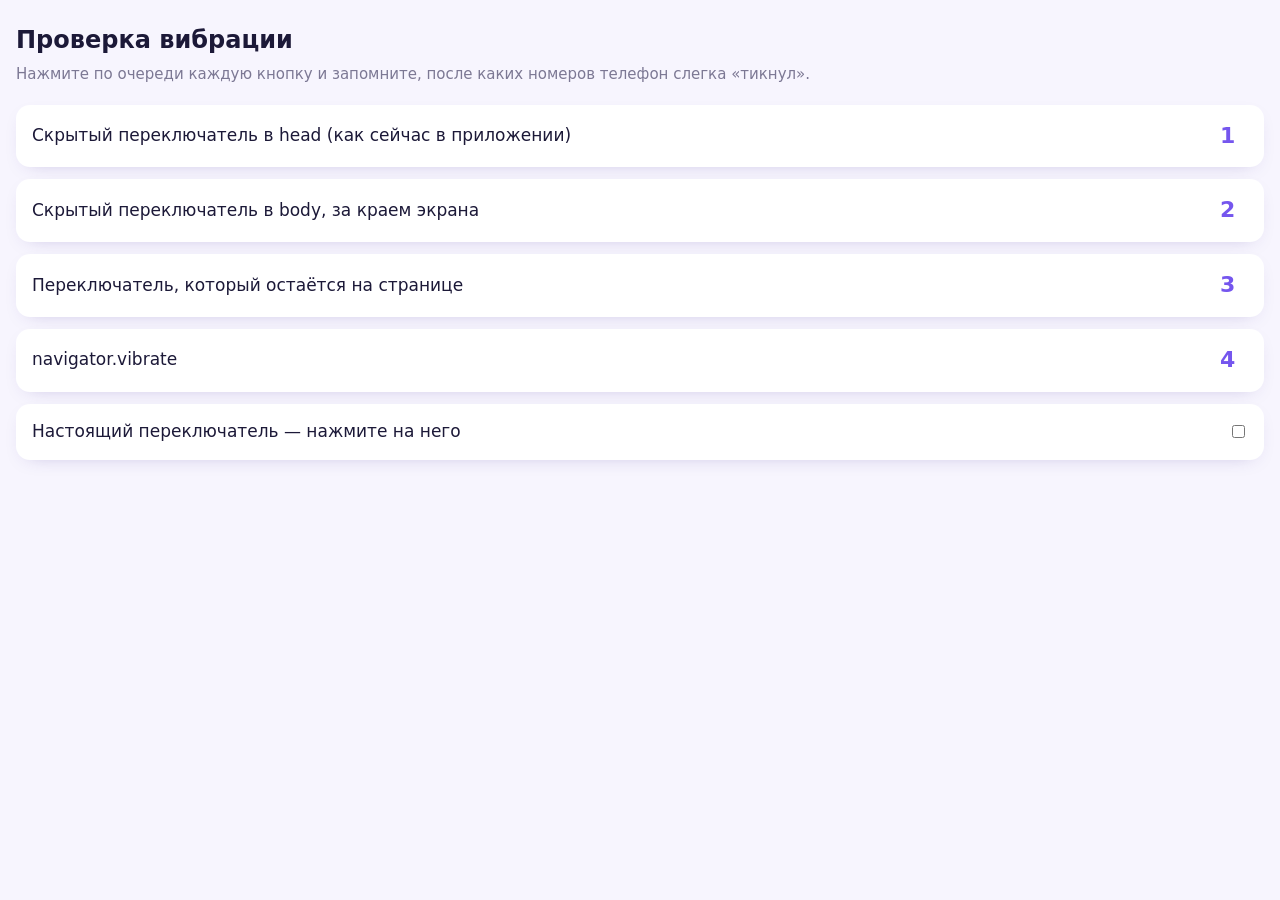
==== haptic-test.html @ 31c07417 "Тестовая страница вибрации Co-Authored-By: Claude Opus 5.5 <noreply@anthropic.com>" ====
<!doctype html>
<html lang="ru">
<head>
<meta charset="utf-8">
<meta name="viewport" content="width=device-width, initial-scale=1, maximum-scale=1">
<title>Проверка вибрации</title>
<style>
  body { font: 17px/1.4 -apple-system, system-ui, sans-serif; background: #f7f5fe; color: #1c1938; margin: 0; padding: 24px 16px 40px }
  h1 { font-size: 24px; margin: 0 0 6px }
  p { margin: 0 0 20px; color: #7c7894; font-size: 15px }
  button, .real { display: flex; align-items: center; justify-content: space-between; width: 100%; box-sizing: border-box; margin: 0 0 12px; padding: 16px; border: 0; border-radius: 14px; background: #fff; box-shadow: 0 6px 20px -12px rgba(60, 40, 140, .35); font: inherit; color: inherit; text-align: left }
  b { color: #7556ee; font-size: 22px; min-width: 28px }
  .off { position: fixed; left: -100px; top: 0; opacity: 0 }
</style>
</head>
<body>
<h1>Проверка вибрации</h1>
<p>Нажмите по очереди каждую кнопку и запомните, после каких номеров телефон слегка «тикнул».</p>

<button id="b1"><span>Скрытый переключатель в head (как сейчас в приложении)</span><b>1</b></button>
<button id="b2"><span>Скрытый переключатель в body, за краем экрана</span><b>2</b></button>
<button id="b3"><span>Переключатель, который остаётся на странице</span><b>3</b></button>
<button id="b4"><span>navigator.vibrate</span><b>4</b></button>
<label class="real"><span>Настоящий переключатель — нажмите на него</span><input type="checkbox" switch></label>

<script>
  // 1 — label с display:none в head, клик по label
  document.getElementById('b1').addEventListener('click', () => {
    const l = document.createElement('label'), i = document.createElement('input');
    i.type = 'checkbox'; i.setAttribute('switch', ''); l.style.display = 'none'; l.appendChild(i);
    document.head.appendChild(l); l.click(); l.remove();
  });
  // 2 — label в body, видимый, но за краем экрана
  document.getElementById('b2').addEventListener('click', () => {
    const l = document.createElement('label'), i = document.createElement('input');
    i.type = 'checkbox'; i.setAttribute('switch', ''); l.className = 'off'; l.appendChild(i);
    document.body.appendChild(l); l.click(); setTimeout(() => l.remove(), 300);
  });
  // 3 — постоянный переключатель за краем экрана, кликаем по его label
  const keep = document.createElement('label'), ki = document.createElement('input');
  ki.type = 'checkbox'; ki.setAttribute('switch', ''); keep.className = 'off'; keep.appendChild(ki); document.body.appendChild(keep);
  document.getElementById('b3').addEventListener('click', () => keep.click());
  // 4 — стандартная вибрация (на iPhone обычно не работает)
  document.getElementById('b4').addEventListener('click', () => { if (navigator.vibrate) navigator.vibrate(15); });
</script>
</body>
</html>
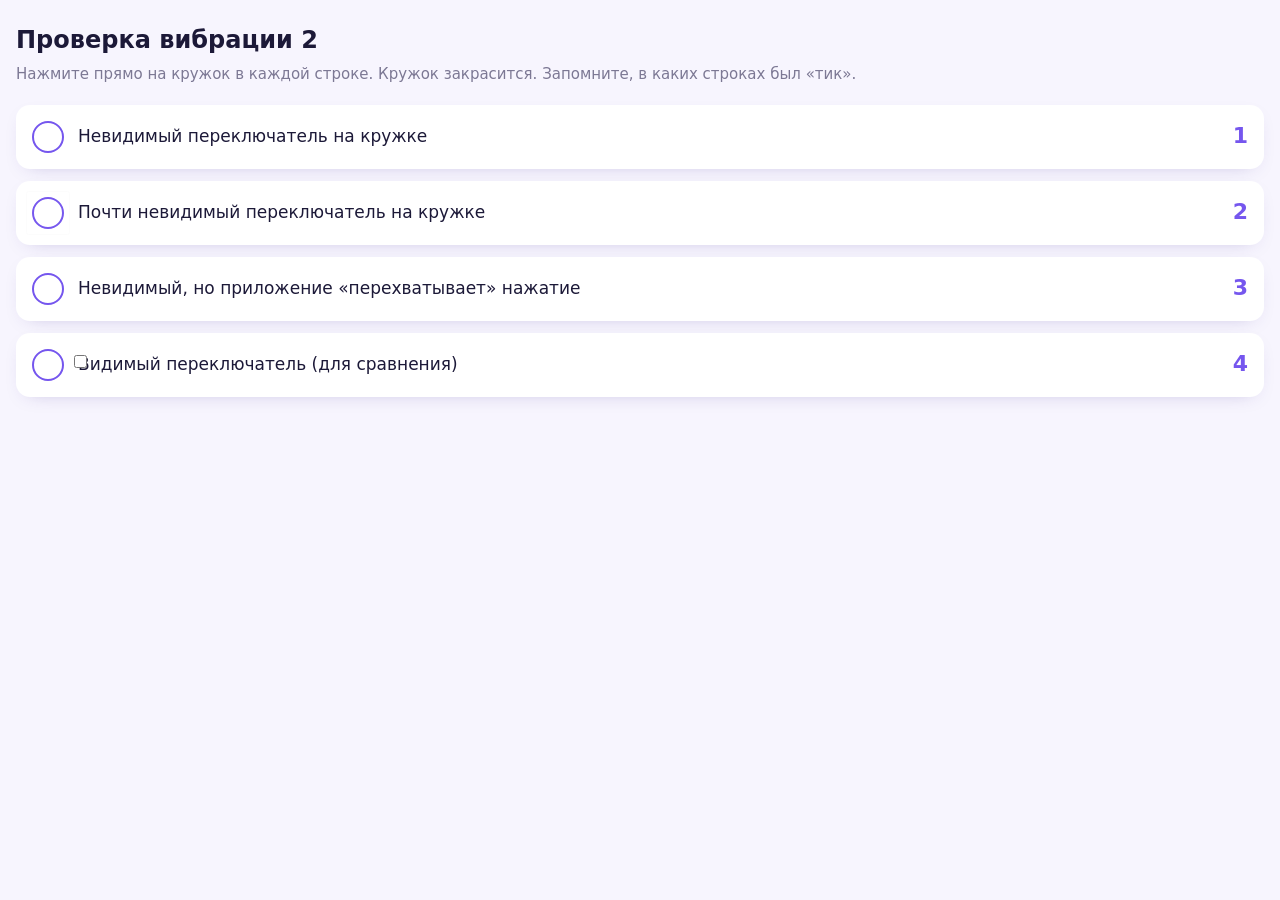
==== commit 5e1aa45e: "Тест вибрации 2: переключатель под пальцем Co-Authored-By: Claude Opus 5.5 <noreply@anthropic.com>" ====
--- a/haptic-test.html
+++ b/haptic-test.html
@@ -3,45 +3,39 @@
 <head>
 <meta charset="utf-8">
 <meta name="viewport" content="width=device-width, initial-scale=1, maximum-scale=1">
-<title>Проверка вибрации</title>
+<title>Проверка вибрации 2</title>
 <style>
   body { font: 17px/1.4 -apple-system, system-ui, sans-serif; background: #f7f5fe; color: #1c1938; margin: 0; padding: 24px 16px 40px }
   h1 { font-size: 24px; margin: 0 0 6px }
   p { margin: 0 0 20px; color: #7c7894; font-size: 15px }
-  button, .real { display: flex; align-items: center; justify-content: space-between; width: 100%; box-sizing: border-box; margin: 0 0 12px; padding: 16px; border: 0; border-radius: 14px; background: #fff; box-shadow: 0 6px 20px -12px rgba(60, 40, 140, .35); font: inherit; color: inherit; text-align: left }
-  b { color: #7556ee; font-size: 22px; min-width: 28px }
-  .off { position: fixed; left: -100px; top: 0; opacity: 0 }
+  .row { position: relative; display: flex; align-items: center; gap: 14px; margin: 0 0 12px; padding: 16px; border-radius: 14px; background: #fff; box-shadow: 0 6px 20px -12px rgba(60, 40, 140, .35) }
+  .ck { position: relative; width: 28px; height: 28px; border-radius: 50%; border: 2px solid #7556ee; flex: none }
+  .ck.on { background: #7556ee }
+  .ck input { position: absolute; inset: -8px; width: calc(100% + 16px); height: calc(100% + 16px); margin: 0; cursor: pointer }
+  .o0 input { opacity: 0 }
+  .o1 input { opacity: .01 }
+  b { color: #7556ee; font-size: 22px; margin-left: auto }
+  #log { color: #7c7894; font-size: 14px }
 </style>
 </head>
 <body>
-<h1>Проверка вибрации</h1>
-<p>Нажмите по очереди каждую кнопку и запомните, после каких номеров телефон слегка «тикнул».</p>
+<h1>Проверка вибрации 2</h1>
+<p>Нажмите прямо на кружок в каждой строке. Кружок закрасится. Запомните, в каких строках был «тик».</p>
 
-<button id="b1"><span>Скрытый переключатель в head (как сейчас в приложении)</span><b>1</b></button>
-<button id="b2"><span>Скрытый переключатель в body, за краем экрана</span><b>2</b></button>
-<button id="b3"><span>Переключатель, который остаётся на странице</span><b>3</b></button>
-<button id="b4"><span>navigator.vibrate</span><b>4</b></button>
-<label class="real"><span>Настоящий переключатель — нажмите на него</span><input type="checkbox" switch></label>
+<div class="row"><span class="ck o0" data-n="1"><input type="checkbox" switch></span><span>Невидимый переключатель на кружке</span><b>1</b></div>
+<div class="row"><span class="ck o1" data-n="2"><input type="checkbox" switch></span><span>Почти невидимый переключатель на кружке</span><b>2</b></div>
+<div class="row"><span class="ck o0" data-n="3" data-prevent="1"><input type="checkbox" switch></span><span>Невидимый, но приложение «перехватывает» нажатие</span><b>3</b></div>
+<div class="row"><span class="ck" data-n="4"><input type="checkbox" switch style="opacity:1;inset:auto;width:auto;height:auto;position:static;margin-left:40px"></span><span>Видимый переключатель (для сравнения)</span><b>4</b></div>
+<p id="log"></p>
 
 <script>
-  // 1 — label с display:none в head, клик по label
-  document.getElementById('b1').addEventListener('click', () => {
-    const l = document.createElement('label'), i = document.createElement('input');
-    i.type = 'checkbox'; i.setAttribute('switch', ''); l.style.display = 'none'; l.appendChild(i);
-    document.head.appendChild(l); l.click(); l.remove();
+  document.addEventListener('click', (e) => {
+    const ck = e.target.closest('.ck');
+    if (!ck) return;
+    if (ck.dataset.prevent) e.preventDefault();
+    ck.classList.toggle('on');
+    document.getElementById('log').textContent = 'Нажата строка ' + ck.dataset.n;
   });
-  // 2 — label в body, видимый, но за краем экрана
-  document.getElementById('b2').addEventListener('click', () => {
-    const l = document.createElement('label'), i = document.createElement('input');
-    i.type = 'checkbox'; i.setAttribute('switch', ''); l.className = 'off'; l.appendChild(i);
-    document.body.appendChild(l); l.click(); setTimeout(() => l.remove(), 300);
-  });
-  // 3 — постоянный переключатель за краем экрана, кликаем по его label
-  const keep = document.createElement('label'), ki = document.createElement('input');
-  ki.type = 'checkbox'; ki.setAttribute('switch', ''); keep.className = 'off'; keep.appendChild(ki); document.body.appendChild(keep);
-  document.getElementById('b3').addEventListener('click', () => keep.click());
-  // 4 — стандартная вибрация (на iPhone обычно не работает)
-  document.getElementById('b4').addEventListener('click', () => { if (navigator.vibrate) navigator.vibrate(15); });
 </script>
 </body>
 </html>
